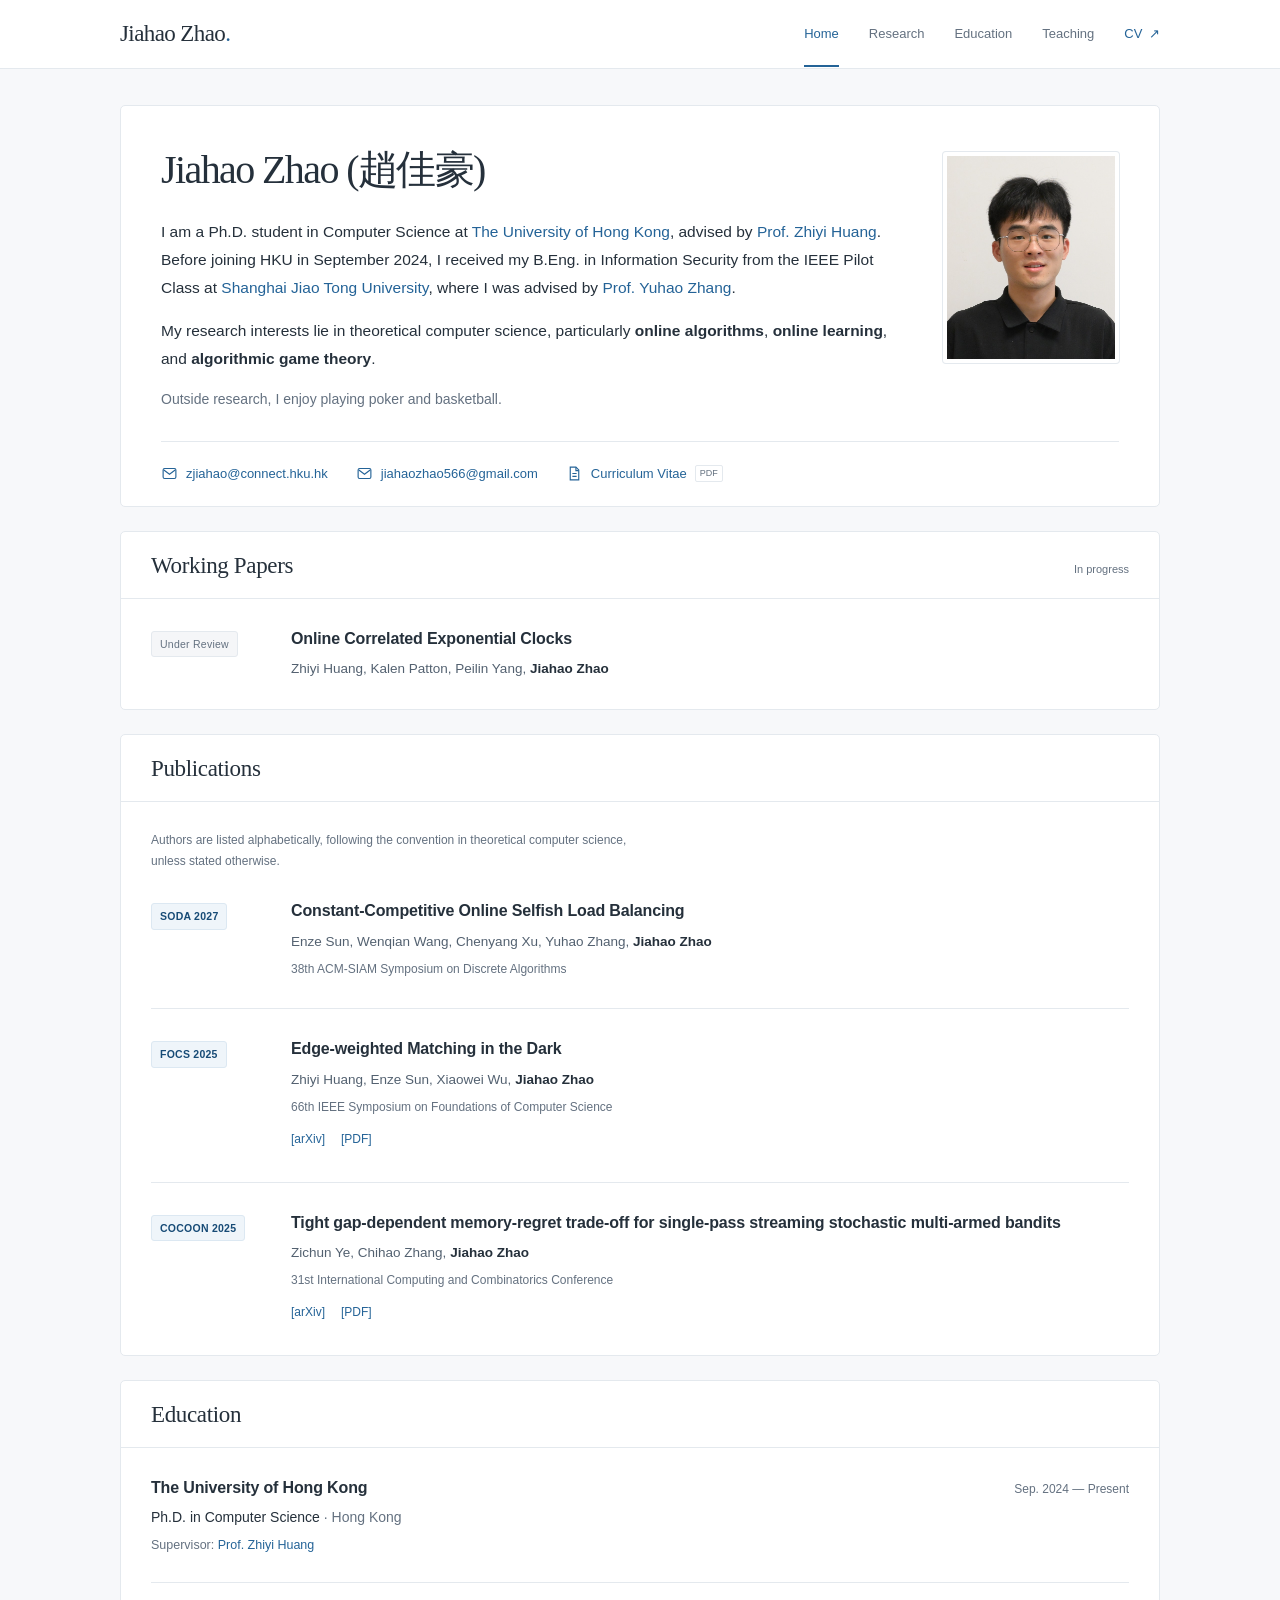
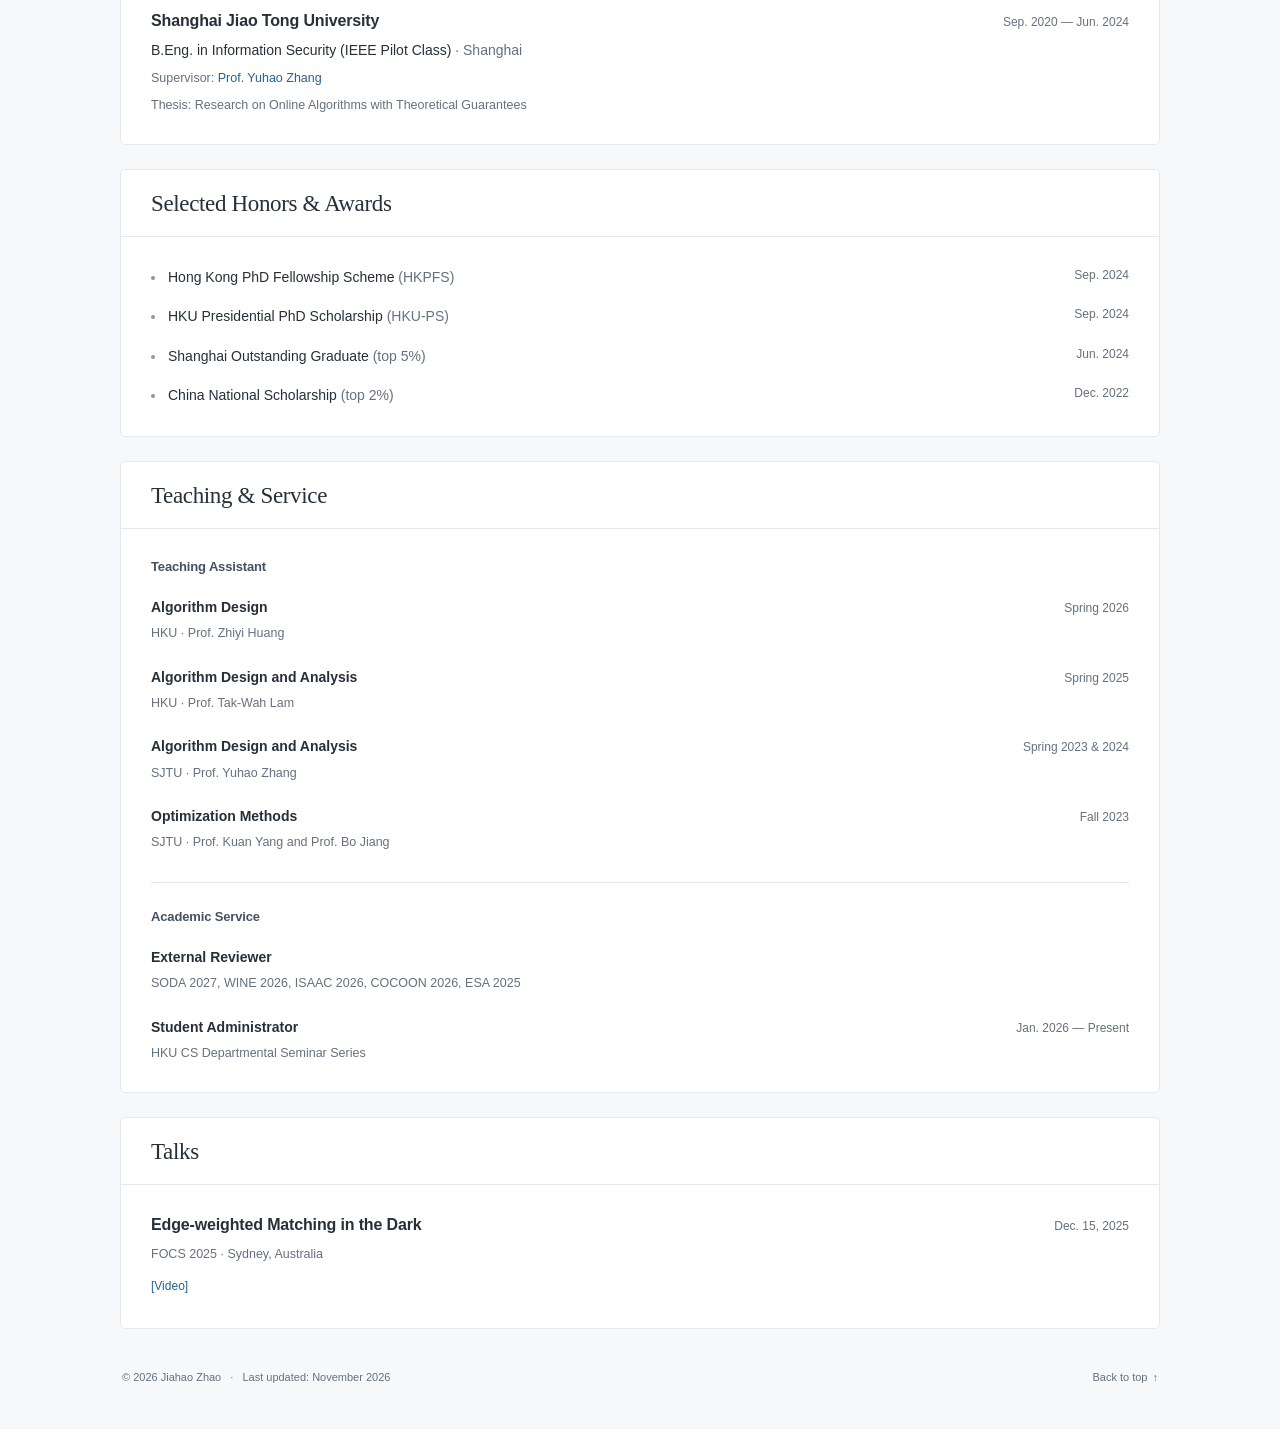
==== index.html @ f884724f "Add files via upload" ====
<!doctype html>
<html lang="en">
<head>
  <meta charset="utf-8">
  <meta name="viewport" content="width=device-width, initial-scale=1">
  <!-- 修改浏览器标题和搜索引擎简介。 -->
  <title>Jiahao Zhao | The University of Hong Kong</title>
  <meta name="description" content="Jiahao Zhao is a Ph.D. student at The University of Hong Kong, working on online algorithms, online learning, and algorithmic game theory.">
  <meta name="theme-color" content="#f7f8fa">
  <meta property="og:title" content="Jiahao Zhao | Academic Homepage">
  <meta property="og:description" content="Ph.D. student at HKU. Research in online algorithms, online learning, and algorithmic game theory.">
  <meta property="og:type" content="website">
  <link rel="icon" type="image/svg+xml" href="assets/favicon.svg">
  <link rel="stylesheet" href="assets/style.css">
  <script src="assets/main.js" defer></script>
</head>
<body>
  <a class="skip-link" href="#main">Skip to content</a>

  <header class="site-header">
    <nav class="nav-inner" aria-label="Main navigation">
      <a class="brand" href="#home">Jiahao Zhao<span class="brand-dot" aria-hidden="true">.</span></a>
      <div class="nav-links">
        <a href="#home" aria-current="location">Home</a>
        <a href="#research">Research</a>
        <a href="#education">Education</a>
        <a href="#teaching">Teaching</a>
        <a class="nav-cv" href="assets/Jiahao_Zhao_CV.pdf" target="_blank" rel="noopener">CV <span aria-hidden="true">↗</span><span class="sr-only"> (PDF, opens in a new tab)</span></a>
      </div>
    </nav>
  </header>

  <main id="main" class="page-shell">
    <!-- 01 / 个人简介：照片、名字、简介和联系方式在这里修改。 -->
    <section id="home" class="panel profile" aria-labelledby="profile-title">
      <div class="profile-grid">
        <div class="profile-copy">
          <div class="profile-heading">
            <h1 id="profile-title">Jiahao Zhao (趙佳豪)</h1>
          </div>

          <div class="biography">
            <p>I am a Ph.D. student in Computer Science at <a href="https://www.hku.hk/">The University of Hong Kong</a>, advised by <a href="https://i.cs.hku.hk/~zhiyi/">Prof. Zhiyi Huang</a>. Before joining HKU in September 2024, I received my B.Eng. in Information Security from the IEEE Pilot Class at <a href="https://en.sjtu.edu.cn/">Shanghai Jiao Tong University</a>, where I was advised by <a href="http://www.zyhwtc.com/">Prof. Yuhao Zhang</a>.</p>
            <p>My research interests lie in theoretical computer science, particularly <strong>online algorithms</strong>, <strong>online learning</strong>, and <strong>algorithmic game theory</strong>.</p>
            <p class="personal-note">Outside research, I enjoy playing poker and basketball.</p>
          </div>
        </div>

        <figure class="portrait">
          <span class="portrait-crop">
            <img src="assets/profile.JPG" alt="Jiahao Zhao" width="2048" height="1365">
          </span>
        </figure>
      </div>

      <div class="profile-contact">
        <a class="contact-link" href="mailto:zjiahao@connect.hku.hk"><svg viewBox="0 0 24 24" fill="none" stroke="currentColor" stroke-width="1.6" aria-hidden="true"><rect x="3" y="5" width="18" height="14" rx="2"/><path d="m4 7 8 6 8-6"/></svg>zjiahao@connect.hku.hk</a>
        <a class="contact-link" href="mailto:jiahaozhao566@gmail.com"><svg viewBox="0 0 24 24" fill="none" stroke="currentColor" stroke-width="1.6" aria-hidden="true"><rect x="3" y="5" width="18" height="14" rx="2"/><path d="m4 7 8 6 8-6"/></svg>jiahaozhao566@gmail.com</a>
        <a class="contact-link" href="assets/Jiahao_Zhao_CV.pdf" target="_blank" rel="noopener"><svg viewBox="0 0 24 24" fill="none" stroke="currentColor" stroke-width="1.6" aria-hidden="true"><path d="M7 3h7l4 4v14H6V3h1Z"/><path d="M14 3v5h4M9 12h6M9 16h6"/></svg>Curriculum Vitae <span class="file-label">PDF</span><span class="sr-only"> (opens in a new tab)</span></a>
        <!-- 有真实个人主页后再取消注释并替换链接；不要把示例地址直接上线。
        <a class="contact-link" href="YOUR_GOOGLE_SCHOLAR_URL">Google Scholar</a>
        <a class="contact-link" href="YOUR_GITHUB_PROFILE_URL">GitHub</a>
        <a class="contact-link" href="YOUR_LINKEDIN_PROFILE_URL">LinkedIn</a>
        -->
      </div>
    </section>

    <!-- 02 / 研究：复制一个 article.paper 即可增加一篇论文。 -->
    <div id="research" class="research-group">
      <section class="panel" aria-labelledby="working-title">
        <div class="section-header"><h2 id="working-title">Working Papers</h2><span class="section-note">In progress</span></div>
        <div class="section-body">
          <article class="paper working-paper">
            <div class="paper-marker"><span class="venue venue-working">Under Review</span></div>
            <div class="paper-content">
              <h3>Online Correlated Exponential Clocks</h3>
              <p class="authors">Zhiyi Huang, Kalen Patton, Peilin Yang, <strong>Jiahao Zhao</strong></p>
              <!-- 有公开版本后，在这里添加 arXiv / PDF 链接。 -->
            </div>
          </article>
        </div>
      </section>

      <section id="publications" class="panel" aria-labelledby="publications-title">
        <div class="section-header"><h2 id="publications-title">Publications</h2></div>
        <div class="section-body">
          <p class="publication-note">Authors are listed alphabetically, following the convention in theoretical computer science, unless stated otherwise.</p>
          <div class="paper-list">
            <article class="paper">
              <div class="paper-marker"><span class="venue">SODA 2027</div>
              <div class="paper-content">
                <h3>Constant-Competitive Online Selfish Load Balancing</h3>
                <p class="authors">Enze Sun, Wenqian Wang, Chenyang Xu, Yuhao Zhang, <strong>Jiahao Zhao</strong></p>
                <p class="venue-name">38th ACM-SIAM Symposium on Discrete Algorithms</p>
                <!-- 简历中未提供公开链接；可在有正式地址后添加。 -->
              </div>
            </article>

            <article class="paper">
              <div class="paper-marker"><span class="venue">FOCS 2025</span></div>
              <div class="paper-content">
                <h3><a href="https://arxiv.org/abs/2507.19366">Edge-weighted Matching in the Dark</a></h3>
                <p class="authors">Zhiyi Huang, Enze Sun, Xiaowei Wu, <strong>Jiahao Zhao</strong></p>
                <p class="venue-name">66th IEEE Symposium on Foundations of Computer Science</p>
                <div class="paper-links"><a href="https://arxiv.org/abs/2507.19366">[arXiv]</a><a href="https://arxiv.org/pdf/2507.19366">[PDF]</a></div>
              </div>
            </article>

            <article class="paper">
              <div class="paper-marker"><span class="venue">COCOON 2025</span></div>
              <div class="paper-content">
                <h3><a href="https://arxiv.org/abs/2503.02428">Tight gap-dependent memory-regret trade-off for single-pass streaming stochastic multi-armed bandits</a></h3>
                <p class="authors">Zichun Ye, Chihao Zhang, <strong>Jiahao Zhao</strong></p>
                <p class="venue-name">31st International Computing and Combinatorics Conference</p>
                <div class="paper-links"><a href="https://arxiv.org/abs/2503.02428">[arXiv]</a><a href="https://arxiv.org/pdf/2503.02428">[PDF]</a></div>
              </div>
            </article>
          </div>
        </div>
      </section>
    </div>

    <!-- 03 / 教育经历 -->
    <section id="education" class="panel" aria-labelledby="education-title">
      <div class="section-header"><h2 id="education-title">Education</h2></div>
      <div class="section-body education-list">
        <article class="education-entry">
          <div><h3>The University of Hong Kong</h3><p>Ph.D. in Computer Science <span class="text-muted">· Hong Kong</span></p><p class="detail">Supervisor: <a href="https://i.cs.hku.hk/~zhiyi/">Prof. Zhiyi Huang</a></p></div>
          <p class="date">Sep. 2024 — Present</p>
        </article>
        <article class="education-entry">
          <div><h3>Shanghai Jiao Tong University</h3><p>B.Eng. in Information Security (IEEE Pilot Class) <span class="text-muted">· Shanghai</span></p><p class="detail">Supervisor: <a href="http://www.zyhwtc.com/">Prof. Yuhao Zhang</a></p><p class="detail">Thesis: Research on Online Algorithms with Theoretical Guarantees</p></div>
          <p class="date">Sep. 2020 — Jun. 2024</p>
        </article>
      </div>
    </section>

    <!-- 04 / 荣誉奖励 -->
    <section id="awards" class="panel" aria-labelledby="awards-title">
      <div class="section-header"><h2 id="awards-title">Selected Honors &amp; Awards</h2></div>
      <div class="section-body">
        <ul class="award-list">
          <li><span>Hong Kong PhD Fellowship Scheme <span class="text-muted">(HKPFS)</span></span><time datetime="2024-09">Sep. 2024</time></li>
          <li><span>HKU Presidential PhD Scholarship <span class="text-muted">(HKU-PS)</span></span><time datetime="2024-09">Sep. 2024</time></li>
          <li><span>Shanghai Outstanding Graduate <span class="text-muted">(top 5%)</span></span><time datetime="2024-06">Jun. 2024</time></li>
          <li><span>China National Scholarship <span class="text-muted">(top 2%)</span></span><time datetime="2022-12">Dec. 2022</time></li>
        </ul>
      </div>
    </section>

    <!-- 05 / 教学与服务 -->
    <section id="teaching" class="panel" aria-labelledby="teaching-title">
      <div class="section-header"><h2 id="teaching-title">Teaching &amp; Service</h2></div>
      <div class="section-body teaching-body">
        <h3 class="subheading">Teaching Assistant</h3>
        <ul class="teaching-list">
          <li><div><strong>Algorithm Design</strong><p>HKU · Prof. Zhiyi Huang</p></div><span class="date">Spring 2026</span></li>
          <li><div><strong>Algorithm Design and Analysis</strong><p>HKU · Prof. Tak-Wah Lam</p></div><span class="date">Spring 2025</span></li>
          <li><div><strong>Algorithm Design and Analysis</strong><p>SJTU · Prof. Yuhao Zhang</p></div><span class="date">Spring 2023 &amp; 2024</span></li>
          <li><div><strong>Optimization Methods</strong><p>SJTU · Prof. Kuan Yang and Prof. Bo Jiang</p></div><span class="date">Fall 2023</span></li>
        </ul>
        <div class="academic-service">
          <h3 class="subheading">Academic Service</h3>
          <ul class="teaching-list">
            <li><div><strong>External Reviewer</strong><p>SODA 2027, WINE 2026, ISAAC 2026, COCOON 2026, ESA 2025</p></div></li>
            <li><div><strong>Student Administrator</strong><p>HKU CS Departmental Seminar Series</p></div><span class="date">Jan. 2026 — Present</span></li>
          </ul>
        </div>
      </div>
    </section>

    <!-- 06 / 报告 -->
    <section id="talks" class="panel" aria-labelledby="talks-title">
      <div class="section-header"><h2 id="talks-title">Talks</h2></div>
      <div class="section-body talk-row"><div><h3>Edge-weighted Matching in the Dark</h3><p class="detail">FOCS 2025 · Sydney, Australia</p><div class="paper-links"><a href="https://www.youtube.com/watch?v=mAseHou6TGU">[Video]</a></div></div><time class="date" datetime="2025-12-15">Dec. 15, 2025</time></div>
    </section>

    <footer class="site-footer"><p>© 2026 Jiahao Zhao <span aria-hidden="true">·</span> Last updated: November 2026</p><a href="#home">Back to top <span aria-hidden="true">↑</span></a></footer>
  </main>
</body>
</html>
---- assets/style.css ----
/* 颜色、字体和页面宽度统一在这里调整；不依赖外部字体。 */
:root {
  --background: #f7f8fa;
  --surface: #fff;
  --text: #25303b;
  --muted: #647180;
  --accent: #246397;
  --accent-dark: #174b76;
  --accent-soft: #eff5fa;
  --line: #e4e9ee;
  --max-width: 1040px;
  --anchor-offset: 100px;
  --font-serif: Georgia, "Times New Roman", serif;
}
* { box-sizing: border-box; }
html { scroll-behavior: smooth; scroll-padding-top: var(--anchor-offset); }
body { margin: 0; background: var(--background); color: var(--text); font: 15.5px/1.8 -apple-system, BlinkMacSystemFont, "Segoe UI", Arial, sans-serif; -webkit-font-smoothing: antialiased; }
a { color: var(--accent); text-decoration: none; text-underline-offset: 4px; }
a:hover { color: var(--accent-dark); text-decoration: underline; }
a:focus-visible { outline: 2px solid var(--accent); outline-offset: 5px; border-radius: 2px; }
p, h1, h2, h3, figure { margin: 0; }
strong { font-weight: 600; }
.sr-only { position: absolute; width: 1px; height: 1px; padding: 0; margin: -1px; overflow: hidden; clip: rect(0, 0, 0, 0); white-space: nowrap; border: 0; }
.skip-link { position: fixed; left: 16px; top: -80px; z-index: 20; padding: 10px 18px; background: var(--surface); border: 1px solid var(--accent); }
.skip-link:focus { top: 12px; }

/* 顶部导航 */
.site-header { position: sticky; top: 0; z-index: 10; background: var(--surface); border-bottom: 1px solid var(--line); }
.nav-inner { width: calc(100% - 64px); max-width: var(--max-width); min-height: 68px; margin: 0 auto; display: flex; align-items: center; justify-content: space-between; gap: 24px; }
.brand { color: var(--text); font-family: var(--font-serif); font-size: 23px; letter-spacing: -.6px; white-space: nowrap; }
.brand:hover { color: var(--accent); text-decoration: none; }
.brand-dot { color: var(--accent); }
.nav-links { display: flex; align-items: center; gap: 30px; }
.nav-links a { padding: 21px 0 19px; border-bottom: 2px solid transparent; color: var(--muted); font-size: 13px; white-space: nowrap; }
.nav-links a:hover, .nav-links a[aria-current] { color: var(--accent); text-decoration: none; border-bottom-color: var(--accent); }
.nav-links .nav-cv { color: var(--accent); }
.nav-cv > span[aria-hidden] { margin-left: 3px; }
.page-shell { width: calc(100% - 64px); max-width: var(--max-width); margin: 36px auto 0; }
.panel { margin-bottom: 24px; background: var(--surface); border: 1px solid var(--line); border-radius: 5px; }

/* 简介和原图裁切 */
.profile { padding: 42px 40px 0; }
.profile-grid { display: grid; grid-template-columns: minmax(0, 1fr) 176px; align-items: start; gap: 44px; }
h1 { font: 400 40px/1.1 var(--font-serif); letter-spacing: -1.6px; }
.biography { margin-top: 26px; }
.biography p + p { margin-top: 15px; }
.biography strong { font-weight: 600; }
.biography .personal-note { color: var(--muted); font-size: 14px; }
.portrait { width: 100%; margin-top: 4px; }
.portrait-crop { display: block; position: relative; width: 100%; aspect-ratio: 5 / 6; overflow: hidden; background: #edf1f5; border: 4px solid white; border-radius: 3px; box-shadow: 0 0 0 1px var(--line); }
/* 原图 2048 × 1365：从 (670, 144) 裁出 670 × 804 的头肩区域。 */
.portrait-crop img { display: block; position: absolute; left: -100%; top: calc(-100% * 144 / 804); width: calc(100% * 2048 / 670); height: auto; max-width: none; }
.profile-contact { display: flex; flex-wrap: wrap; align-items: center; gap: 10px 28px; margin-top: 28px; padding: 18px 0; border-top: 1px solid var(--line); }
.contact-link { display: inline-flex; align-items: center; gap: 8px; min-height: 28px; font-size: 13px; overflow-wrap: anywhere; }
.contact-link svg { width: 17px; height: 17px; flex-shrink: 0; }
.file-label { padding: 1px 4px; border: 1px solid var(--line); border-radius: 2px; color: var(--muted); font-size: 9px; line-height: 1.5; }

/* 分区标题与论文 */
.section-header { display: flex; align-items: baseline; justify-content: space-between; gap: 16px; padding: 19px 30px 17px; border-bottom: 1px solid var(--line); }
h2 { font: 400 23px/1.3 var(--font-serif); letter-spacing: -.35px; }
.section-note { color: var(--muted); font-size: 11px; white-space: nowrap; }
.section-body { padding: 28px 30px; }
.publication-note { max-width: 76ch; margin-bottom: 28px; color: var(--muted); font-size: 12px; line-height: 1.7; }
.paper { display: grid; grid-template-columns: 116px minmax(0, 1fr); gap: 24px; }
.paper + .paper { margin-top: 28px; padding-top: 28px; border-top: 1px solid var(--line); }
.paper-marker { padding-top: 2px; }
.paper-status { display: block; margin-top: 5px; color: var(--muted); font-size: 11px; }
.venue { display: inline-block; padding: 3px 8px; border: 1px solid #dce8f2; border-radius: 3px; background: var(--accent-soft); color: var(--accent-dark); font-size: 10.5px; font-weight: 600; letter-spacing: .25px; white-space: nowrap; }
.venue-working { background: #f5f6f8; border-color: var(--line); color: var(--muted); font-weight: 500; }
h3 { font-size: 16px; line-height: 1.55; font-weight: 600; letter-spacing: -.15px; }
.paper h3 a { color: var(--text); }
.paper h3 a:hover { color: var(--accent); }
.authors { margin-top: 7px; color: #536170; font-size: 13.5px; line-height: 1.7; }
.authors strong { color: var(--text); }
.venue-name { margin-top: 5px; color: var(--muted); font-size: 12px; }
.paper-links { display: flex; flex-wrap: wrap; gap: 16px; margin-top: 7px; font-size: 12px; }
.paper-links a { display: inline-flex; align-items: center; min-height: 28px; }

/* 教育、奖项、教学和报告 */
.education-entry { display: flex; justify-content: space-between; gap: 24px; }
.education-entry + .education-entry { margin-top: 26px; padding-top: 26px; border-top: 1px solid var(--line); }
.education-entry p { margin-top: 4px; font-size: 14px; }
.education-entry .detail, .detail { color: var(--muted); font-size: 12.5px; }
.text-muted { color: var(--muted); }
.date, .education-entry .date { flex-shrink: 0; margin-top: 3px; color: var(--muted); font-size: 12px; white-space: nowrap; font-variant-numeric: tabular-nums; }
.award-list { margin: 0; padding: 0; list-style: none; }
.award-list li { display: flex; justify-content: space-between; gap: 24px; padding-left: 17px; position: relative; font-size: 14px; }
.award-list li::before { content: ""; position: absolute; left: 0; top: 11px; width: 4px; height: 4px; border-radius: 50%; background: #8798a8; }
.award-list li + li { margin-top: 14px; }
.award-list time { color: var(--muted); font-size: 12px; white-space: nowrap; font-variant-numeric: tabular-nums; }
.subheading { color: #435262; font-size: 13px; }
.teaching-list { margin: 18px 0 0; padding: 0; list-style: none; }
.teaching-list li { display: flex; justify-content: space-between; gap: 20px; font-size: 14px; }
.teaching-list li + li { margin-top: 20px; }
.teaching-list p { margin-top: 2px; color: var(--muted); font-size: 12.5px; }
.academic-service { margin-top: 28px; padding-top: 24px; border-top: 1px solid var(--line); }
.talk-row { display: flex; justify-content: space-between; gap: 24px; }
.talk-row .detail { margin-top: 5px; }
.site-footer { display: flex; align-items: center; justify-content: space-between; gap: 24px; padding: 8px 2px 36px; color: var(--muted); font-size: 11px; }
.site-footer p span { margin: 0 6px; }
.site-footer a { display: inline-flex; align-items: center; gap: 5px; min-height: 32px; color: var(--muted); white-space: nowrap; }

@media (max-width: 800px) {
  :root { --anchor-offset: 124px; }
  .nav-inner { flex-direction: column; align-items: flex-start; gap: 0; padding-top: 10px; }
  .brand { font-size: 22px; }
  .nav-links { width: 100%; justify-content: space-between; gap: 16px; }
  .nav-links a { padding: 10px 0 12px; font-size: 12px; }
  .page-shell { margin-top: 24px; }
  .profile { padding: 32px 30px 0; }
  .profile-grid { grid-template-columns: minmax(0, 1fr) 124px; gap: 24px 28px; }
  .profile-copy { display: contents; }
  .profile-heading { grid-column: 1; grid-row: 1; align-self: center; }
  .portrait { grid-column: 2; grid-row: 1; margin-top: 0; }
  .biography { grid-column: 1 / -1; grid-row: 2; margin-top: 0; }
  h1 { font-size: 42px; }
  .paper { grid-template-columns: 108px minmax(0, 1fr); gap: 20px; }
  .education-entry, .talk-row { flex-direction: column; align-items: flex-start; gap: 7px; }
  .award-list li { gap: 18px; }
}
@media (max-width: 560px) {
  .nav-inner, .page-shell { width: calc(100% - 32px); }
  .page-shell { margin-top: 20px; }
  .panel { margin-bottom: 18px; }
  body { font-size: 14.5px; line-height: 1.8; }
  .profile { padding: 26px 22px 0; }
  .profile-grid { grid-template-columns: minmax(0, 1fr) 84px; gap: 24px 18px; }
  h1 { font-size: 35px; letter-spacing: -1.1px; }
  .portrait-crop { border-width: 2px; }
  .profile-contact { gap: 6px 20px; margin-top: 22px; padding: 14px 0; }
  .contact-link { min-height: 32px; font-size: 12px; gap: 6px; }
  .section-header { padding: 17px 22px 15px; }
  h2 { font-size: 21px; }
  .section-note { font-size: 10px; }
  .section-body { padding: 23px 22px; }
  .paper { grid-template-columns: minmax(0, 1fr); gap: 11px; }
  .paper + .paper { margin-top: 24px; padding-top: 24px; }
  .paper-marker { display: flex; align-items: center; gap: 10px; padding-top: 0; }
  .paper-status { margin-top: 0; }
  h3 { font-size: 15px; }
  .authors { font-size: 13px; }
  .publication-note { margin-bottom: 24px; font-size: 11.5px; }
  .award-list li, .teaching-list li { flex-direction: column; gap: 3px; }
  .award-list time { font-size: 11.5px; }
  .site-footer { flex-direction: column; align-items: flex-start; gap: 4px; padding-bottom: 24px; font-size: 10.5px; }
}
@media (max-width: 360px) {
  .nav-inner, .page-shell { width: calc(100% - 24px); }
  .nav-links { gap: 8px; }
  .nav-links a { font-size: 11.5px; }
  .profile { padding: 24px 18px 0; }
  .profile-grid { grid-template-columns: minmax(0, 1fr) 68px; gap: 22px 14px; }
  h1 { font-size: 31px; }
  .section-header, .section-body { padding-inline: 18px; }
}
@media (prefers-reduced-motion: reduce) { html { scroll-behavior: auto; } }
@media print {
  body { background: white; font-size: 11px; }
  .site-header, .skip-link, .site-footer a { display: none; }
  .page-shell { width: 100%; max-width: none; margin: 0; }
  .panel { margin-bottom: 12px; break-inside: avoid; }
  .profile { padding: 22px 24px 0; }
  .profile-grid { grid-template-columns: minmax(0, 1fr) 100px; gap: 24px; }
  .profile-copy { display: block; }
  .biography { margin-top: 18px; }
  h1 { font-size: 34px; }
  h2 { font-size: 19px; }
  .section-header { padding: 12px 22px; }
  .section-body { padding: 16px 22px; }
  a { color: inherit; }
}
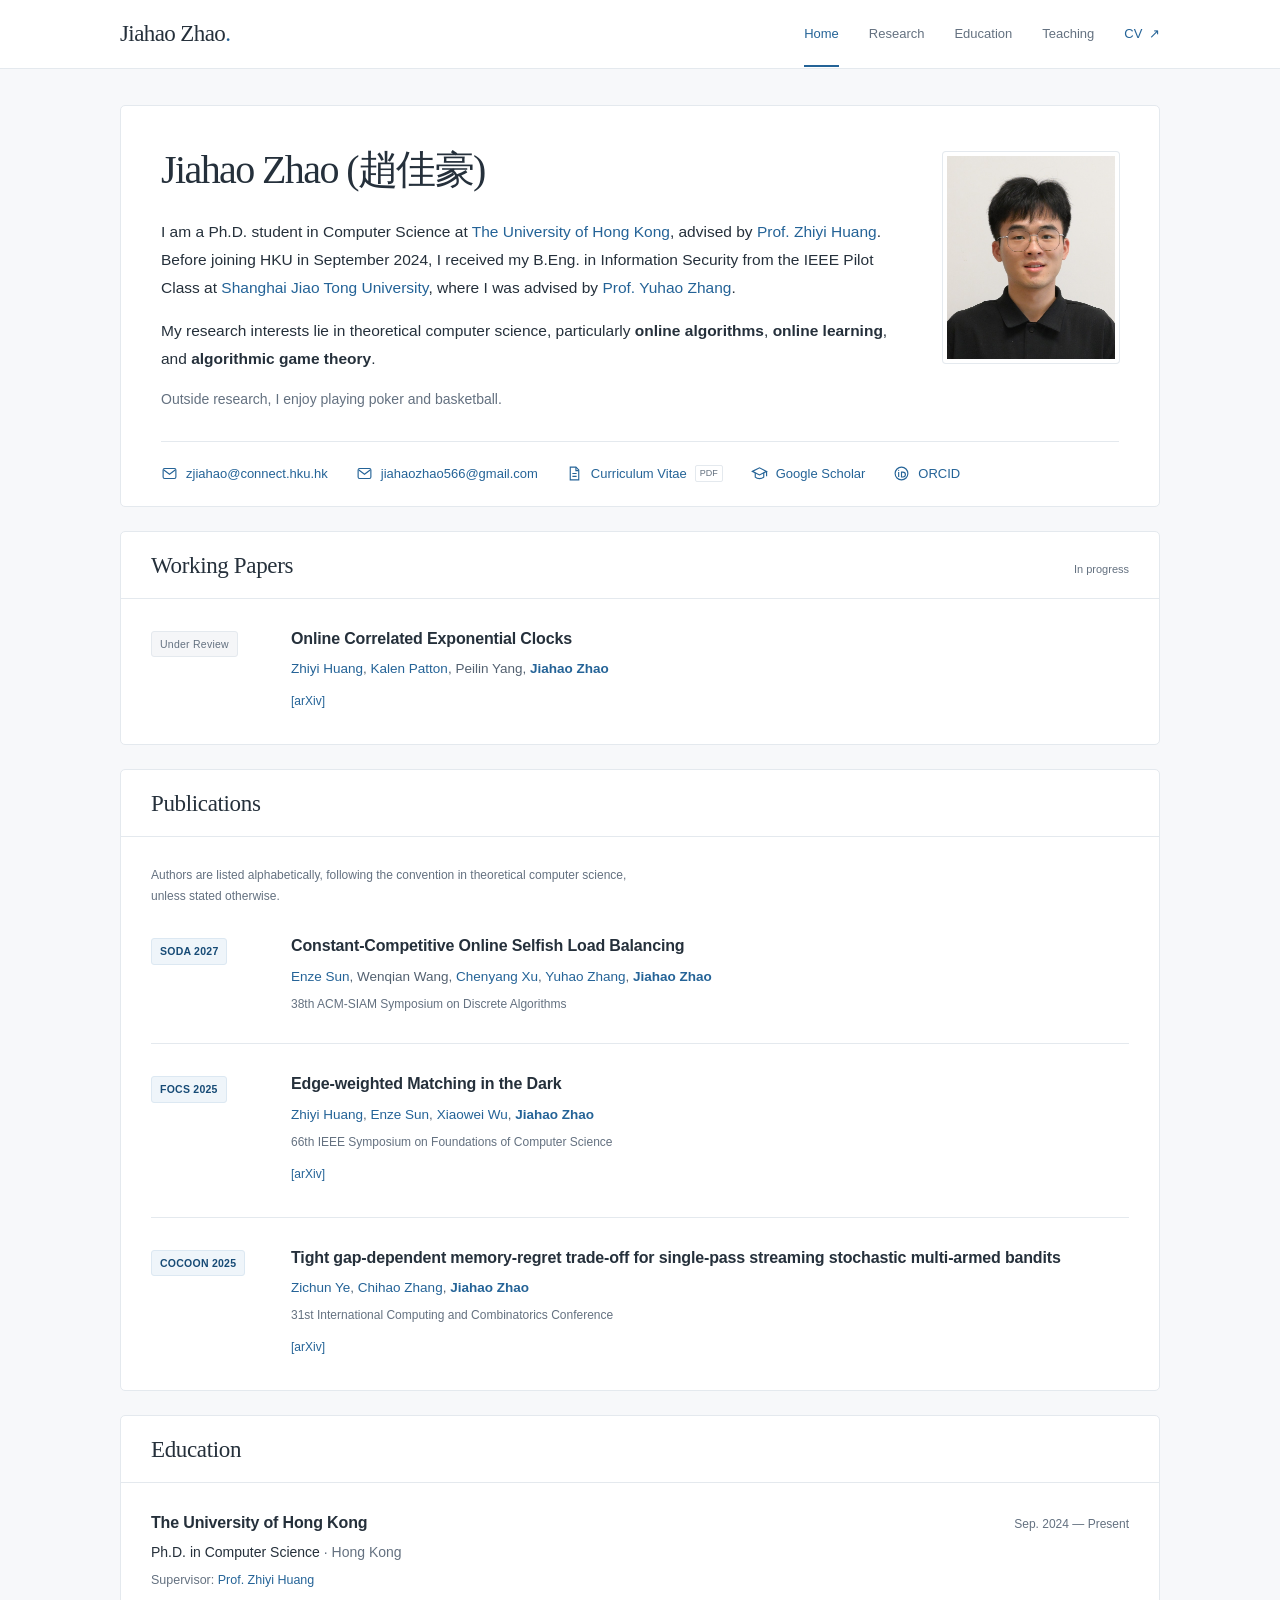
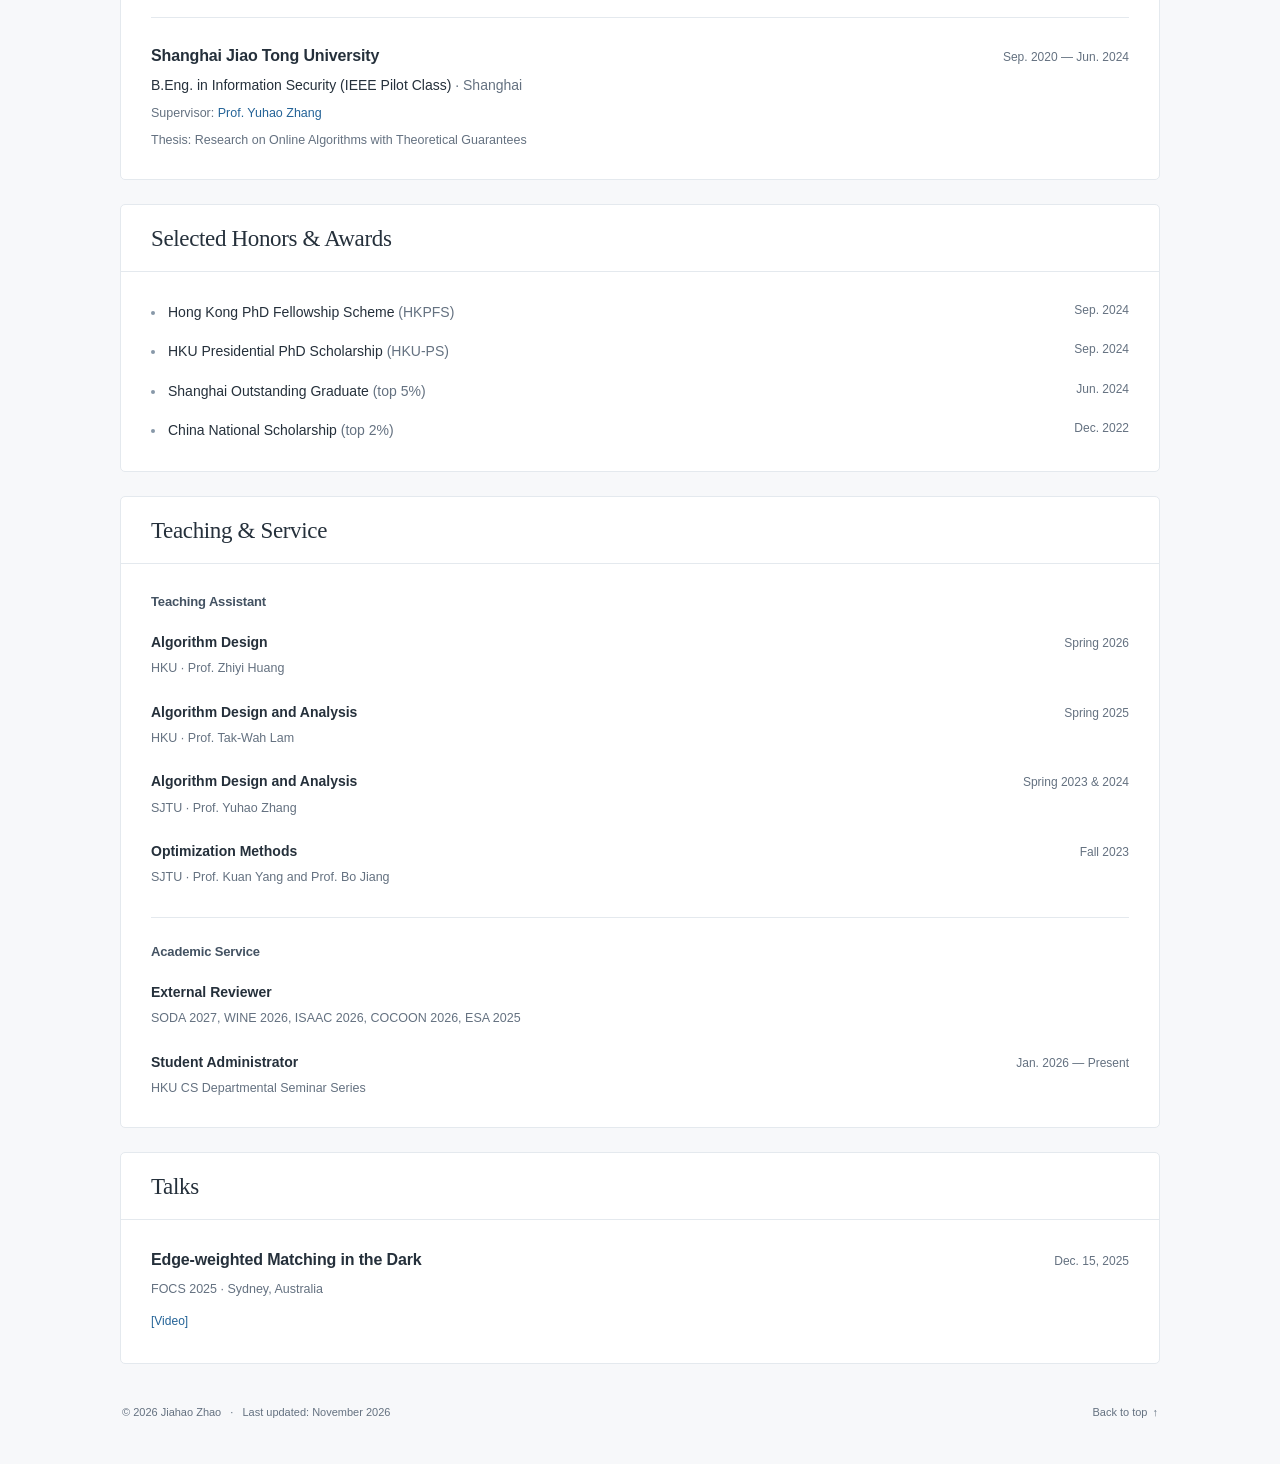
==== commit 6b66bb8e: "Update academic profiles and publication links" ====
--- a/index.html
+++ b/index.html
@@ -57,8 +57,9 @@
         <a class="contact-link" href="mailto:zjiahao@connect.hku.hk"><svg viewBox="0 0 24 24" fill="none" stroke="currentColor" stroke-width="1.6" aria-hidden="true"><rect x="3" y="5" width="18" height="14" rx="2"/><path d="m4 7 8 6 8-6"/></svg>zjiahao@connect.hku.hk</a>
         <a class="contact-link" href="mailto:jiahaozhao566@gmail.com"><svg viewBox="0 0 24 24" fill="none" stroke="currentColor" stroke-width="1.6" aria-hidden="true"><rect x="3" y="5" width="18" height="14" rx="2"/><path d="m4 7 8 6 8-6"/></svg>jiahaozhao566@gmail.com</a>
         <a class="contact-link" href="assets/Jiahao_Zhao_CV.pdf" target="_blank" rel="noopener"><svg viewBox="0 0 24 24" fill="none" stroke="currentColor" stroke-width="1.6" aria-hidden="true"><path d="M7 3h7l4 4v14H6V3h1Z"/><path d="M14 3v5h4M9 12h6M9 16h6"/></svg>Curriculum Vitae <span class="file-label">PDF</span><span class="sr-only"> (opens in a new tab)</span></a>
+        <a class="contact-link" href="https://scholar.google.com/citations?user=4XB2wxwAAAAJ&amp;hl=en" target="_blank" rel="noopener"><svg viewBox="0 0 24 24" fill="none" stroke="currentColor" stroke-width="1.6" aria-hidden="true"><path d="m2 9 10-5 10 5-10 5L2 9Z"/><path d="M6 11v6c3 3 9 3 12 0v-6M22 9v7"/></svg>Google Scholar<span class="sr-only"> (opens in a new tab)</span></a>
+        <a class="contact-link" href="https://orcid.org/0009-0001-2181-0251" target="_blank" rel="noopener"><svg viewBox="0 0 24 24" fill="none" stroke="currentColor" stroke-width="1.6" aria-hidden="true"><circle cx="12" cy="12" r="9"/><circle cx="8" cy="7.5" r=".8" fill="currentColor" stroke="none"/><path d="M8 10v7m4-7v7h2a3.5 3.5 0 0 0 0-7h-2Z"/></svg>ORCID<span class="sr-only"> (opens in a new tab)</span></a>
         <!-- 有真实个人主页后再取消注释并替换链接；不要把示例地址直接上线。
-        <a class="contact-link" href="YOUR_GOOGLE_SCHOLAR_URL">Google Scholar</a>
         <a class="contact-link" href="YOUR_GITHUB_PROFILE_URL">GitHub</a>
         <a class="contact-link" href="YOUR_LINKEDIN_PROFILE_URL">LinkedIn</a>
         -->
@@ -73,9 +74,9 @@
           <article class="paper working-paper">
             <div class="paper-marker"><span class="venue venue-working">Under Review</span></div>
             <div class="paper-content">
-              <h3>Online Correlated Exponential Clocks</h3>
-              <p class="authors">Zhiyi Huang, Kalen Patton, Peilin Yang, <strong>Jiahao Zhao</strong></p>
-              <!-- 有公开版本后，在这里添加 arXiv / PDF 链接。 -->
+              <h3><a href="https://arxiv.org/abs/2611.11133">Online Correlated Exponential Clocks</a></h3>
+              <p class="authors"><a href="https://i.cs.hku.hk/~zhiyi/">Zhiyi Huang</a>, <a href="https://sites.gatech.edu/kpatton33/">Kalen Patton</a>, Peilin Yang, <strong><a href="#home">Jiahao Zhao</a></strong></p>
+              <div class="paper-links"><a href="https://arxiv.org/abs/2611.11133">[arXiv]</a></div>
             </div>
           </article>
         </div>
@@ -90,7 +91,7 @@
               <div class="paper-marker"><span class="venue">SODA 2027</div>
               <div class="paper-content">
                 <h3>Constant-Competitive Online Selfish Load Balancing</h3>
-                <p class="authors">Enze Sun, Wenqian Wang, Chenyang Xu, Yuhao Zhang, <strong>Jiahao Zhao</strong></p>
+                <p class="authors"><a href="https://sun-enze.github.io/enze-sun/">Enze Sun</a>, Wenqian Wang, <a href="https://chenyang-1995.github.io/">Chenyang Xu</a>, <a href="http://www.zyhwtc.com/">Yuhao Zhang</a>, <strong><a href="#home">Jiahao Zhao</a></strong></p>
                 <p class="venue-name">38th ACM-SIAM Symposium on Discrete Algorithms</p>
                 <!-- 简历中未提供公开链接；可在有正式地址后添加。 -->
               </div>
@@ -100,9 +101,9 @@
               <div class="paper-marker"><span class="venue">FOCS 2025</span></div>
               <div class="paper-content">
                 <h3><a href="https://arxiv.org/abs/2507.19366">Edge-weighted Matching in the Dark</a></h3>
-                <p class="authors">Zhiyi Huang, Enze Sun, Xiaowei Wu, <strong>Jiahao Zhao</strong></p>
+                <p class="authors"><a href="https://i.cs.hku.hk/~zhiyi/">Zhiyi Huang</a>, <a href="https://sun-enze.github.io/enze-sun/">Enze Sun</a>, <a href="https://sites.google.com/site/wxw0711/">Xiaowei Wu</a>, <strong><a href="#home">Jiahao Zhao</a></strong></p>
                 <p class="venue-name">66th IEEE Symposium on Foundations of Computer Science</p>
-                <div class="paper-links"><a href="https://arxiv.org/abs/2507.19366">[arXiv]</a><a href="https://arxiv.org/pdf/2507.19366">[PDF]</a></div>
+                <div class="paper-links"><a href="https://arxiv.org/abs/2507.19366">[arXiv]</a></div>
               </div>
             </article>
 
@@ -110,9 +111,9 @@
               <div class="paper-marker"><span class="venue">COCOON 2025</span></div>
               <div class="paper-content">
                 <h3><a href="https://arxiv.org/abs/2503.02428">Tight gap-dependent memory-regret trade-off for single-pass streaming stochastic multi-armed bandits</a></h3>
-                <p class="authors">Zichun Ye, Chihao Zhang, <strong>Jiahao Zhao</strong></p>
+                <p class="authors"><a href="https://alchemistye.github.io/">Zichun Ye</a>, <a href="https://chihaozhang.com/">Chihao Zhang</a>, <strong><a href="#home">Jiahao Zhao</a></strong></p>
                 <p class="venue-name">31st International Computing and Combinatorics Conference</p>
-                <div class="paper-links"><a href="https://arxiv.org/abs/2503.02428">[arXiv]</a><a href="https://arxiv.org/pdf/2503.02428">[PDF]</a></div>
+                <div class="paper-links"><a href="https://arxiv.org/abs/2503.02428">[arXiv]</a></div>
               </div>
             </article>
           </div>
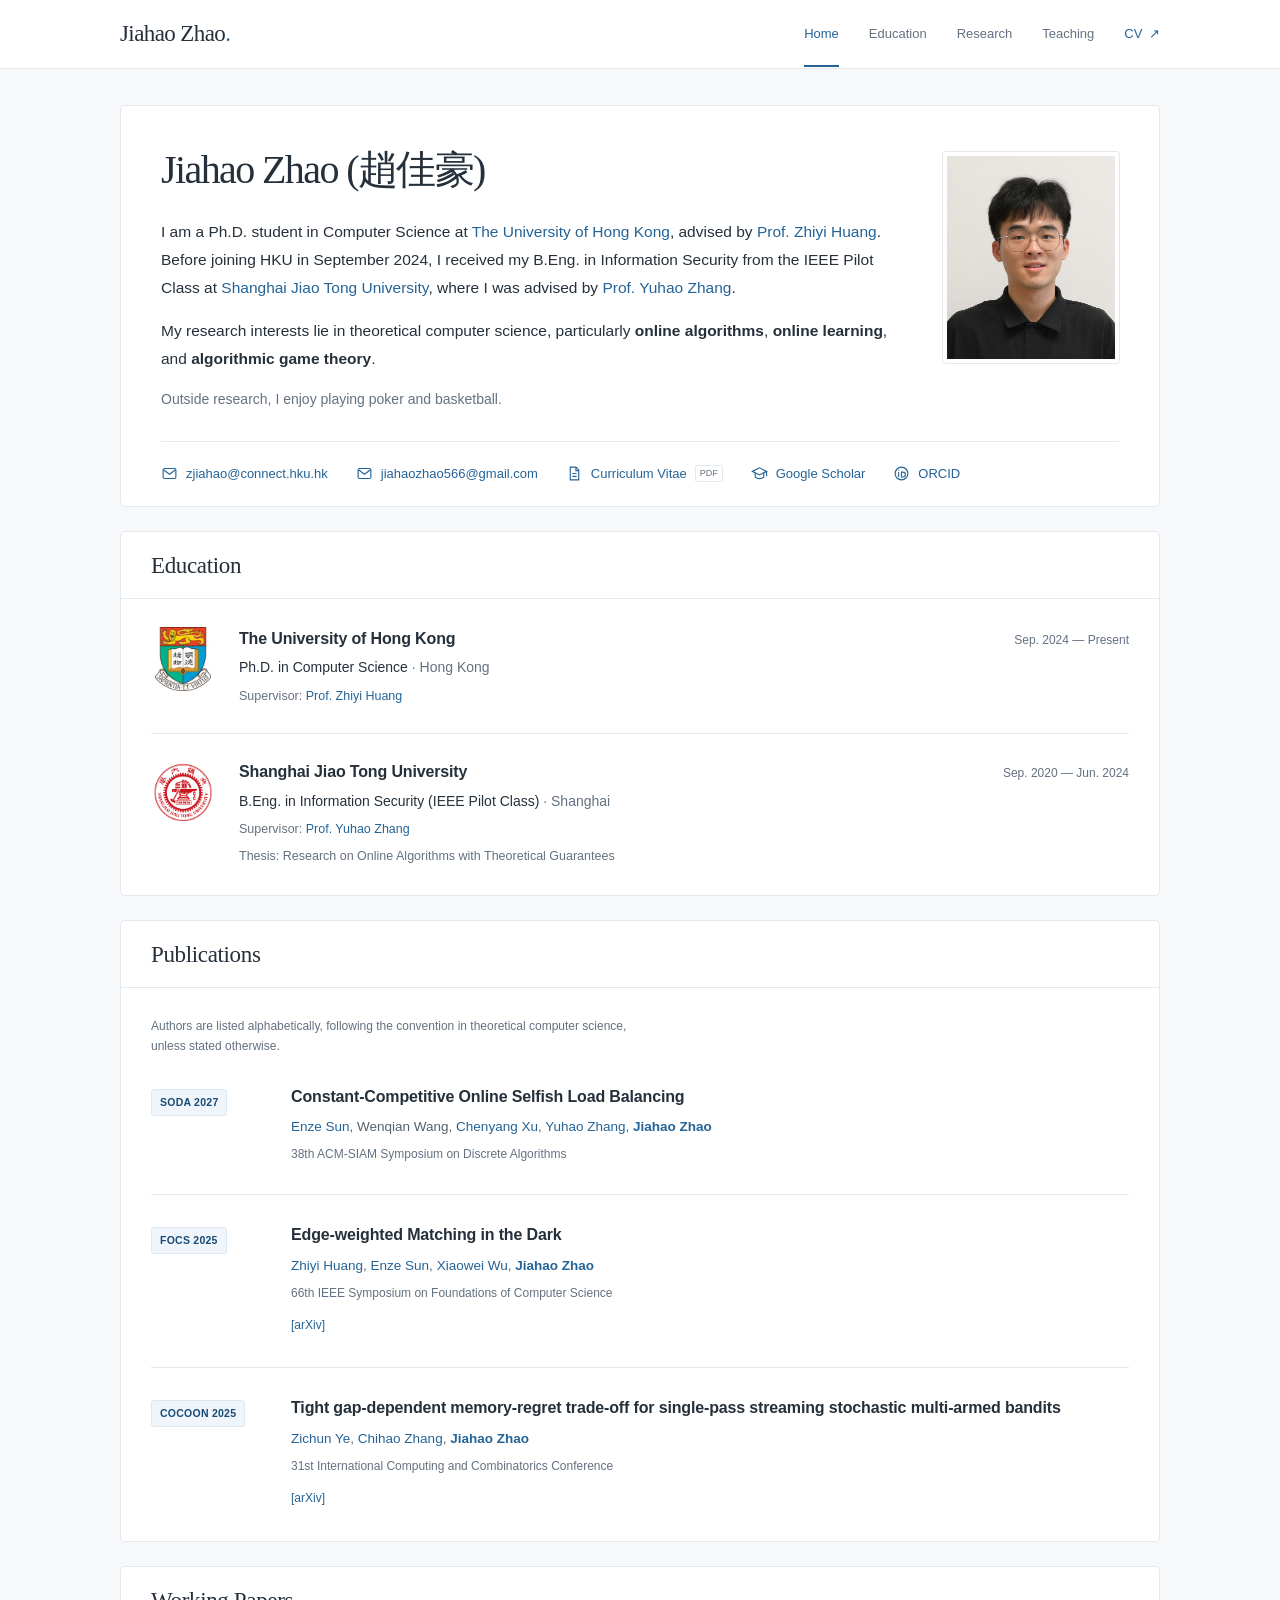
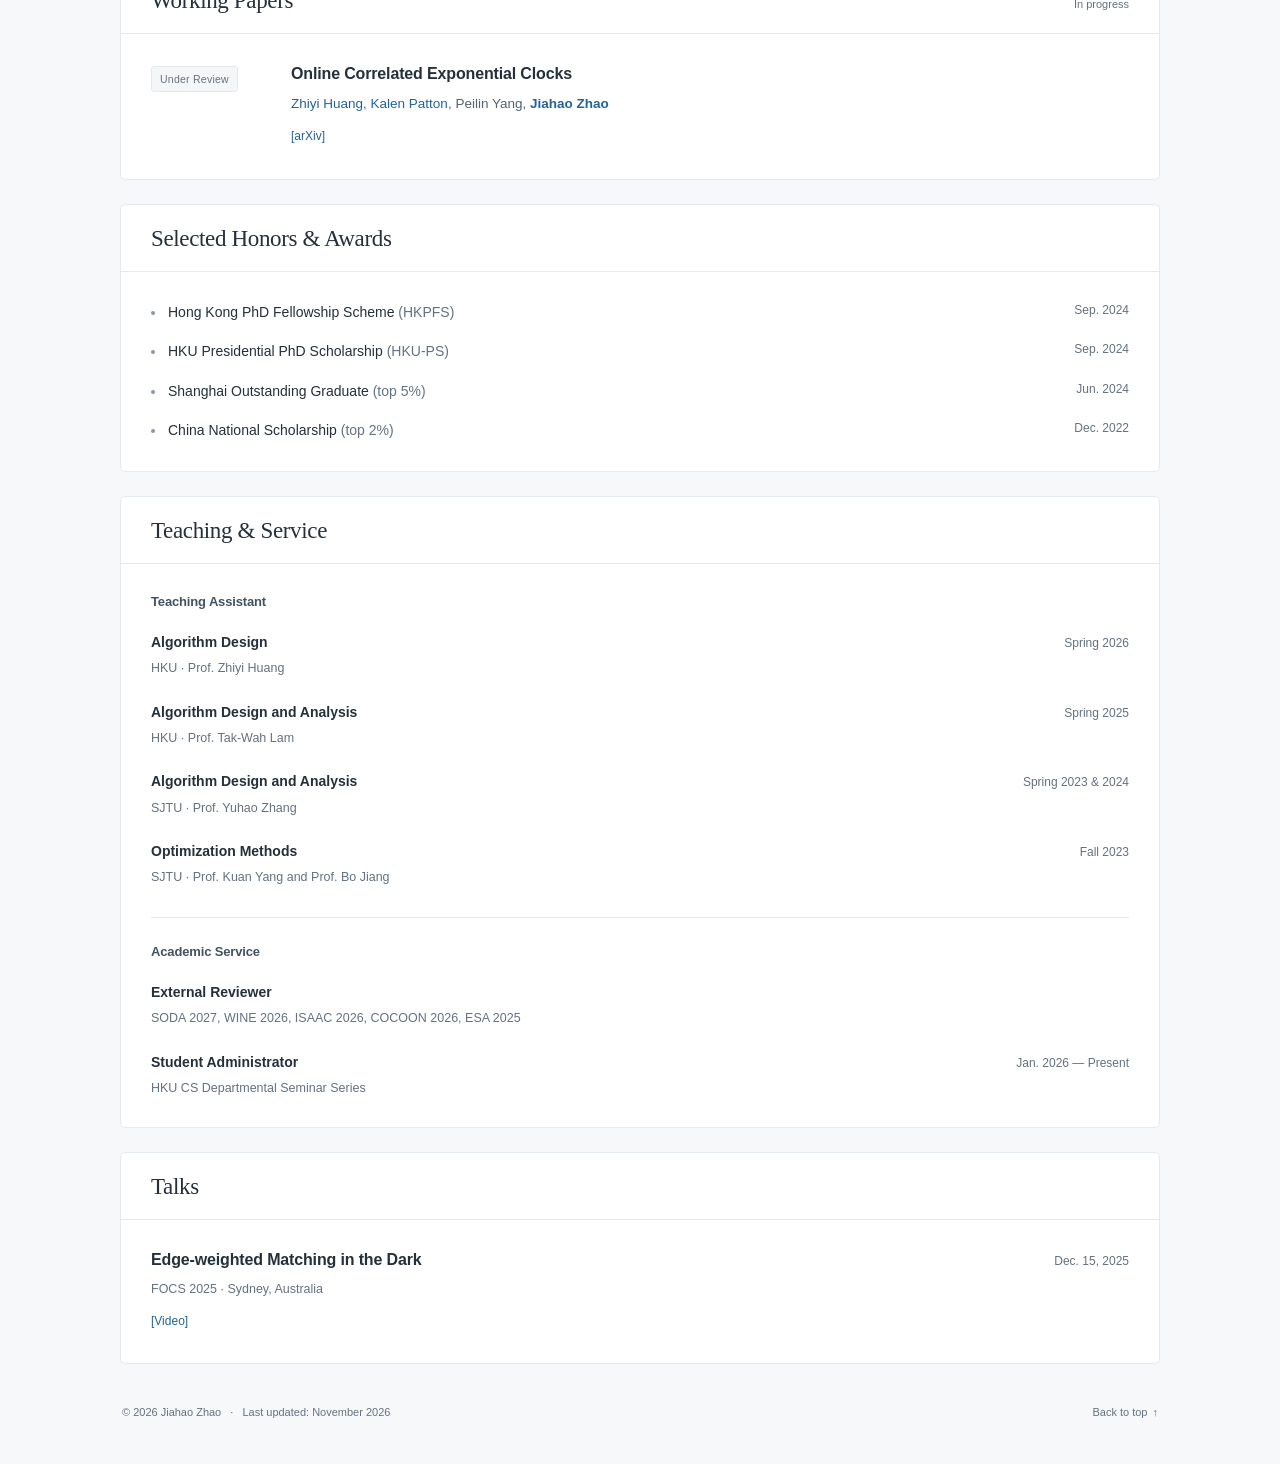
==== commit 1c988378: "Reorder academic sections and add university crests" ====
--- a/index.html
+++ b/index.html
@@ -22,8 +22,8 @@
       <a class="brand" href="#home">Jiahao Zhao<span class="brand-dot" aria-hidden="true">.</span></a>
       <div class="nav-links">
         <a href="#home" aria-current="location">Home</a>
+        <a href="#education">Education</a>
         <a href="#research">Research</a>
-        <a href="#education">Education</a>
         <a href="#teaching">Teaching</a>
         <a class="nav-cv" href="assets/Jiahao_Zhao_CV.pdf" target="_blank" rel="noopener">CV <span aria-hidden="true">↗</span><span class="sr-only"> (PDF, opens in a new tab)</span></a>
       </div>
@@ -66,29 +66,34 @@
       </div>
     </section>
 
-    <!-- 02 / 研究：复制一个 article.paper 即可增加一篇论文。 -->
+    <!-- 02 / 教育经历 -->
+    <section id="education" class="panel" aria-labelledby="education-title">
+      <div class="section-header"><h2 id="education-title">Education</h2></div>
+      <div class="section-body education-list">
+        <article class="education-entry">
+          <!-- 校徽来源：https://www.hku.hk/en/about-hku/university-identity/background -->
+          <img class="education-logo" src="assets/hku-crest.webp" alt="The University of Hong Kong crest" width="64" height="64" loading="lazy" decoding="async">
+          <div class="education-content"><h3>The University of Hong Kong</h3><p>Ph.D. in Computer Science <span class="text-muted">· Hong Kong</span></p><p class="detail">Supervisor: <a href="https://i.cs.hku.hk/~zhiyi/">Prof. Zhiyi Huang</a></p></div>
+          <p class="date">Sep. 2024 — Present</p>
+        </article>
+        <article class="education-entry">
+          <!-- 校徽来源：https://vi.sjtu.edu.cn/index.php/articles/bulletin/13 -->
+          <img class="education-logo" src="assets/sjtu-crest.png" alt="Shanghai Jiao Tong University crest" width="64" height="64" loading="lazy" decoding="async">
+          <div class="education-content"><h3>Shanghai Jiao Tong University</h3><p>B.Eng. in Information Security (IEEE Pilot Class) <span class="text-muted">· Shanghai</span></p><p class="detail">Supervisor: <a href="http://www.zyhwtc.com/">Prof. Yuhao Zhang</a></p><p class="detail">Thesis: Research on Online Algorithms with Theoretical Guarantees</p></div>
+          <p class="date">Sep. 2020 — Jun. 2024</p>
+        </article>
+      </div>
+    </section>
+
+    <!-- 03 / 研究：复制一个 article.paper 即可增加一篇论文。 -->
     <div id="research" class="research-group">
-      <section class="panel" aria-labelledby="working-title">
-        <div class="section-header"><h2 id="working-title">Working Papers</h2><span class="section-note">In progress</span></div>
-        <div class="section-body">
-          <article class="paper working-paper">
-            <div class="paper-marker"><span class="venue venue-working">Under Review</span></div>
-            <div class="paper-content">
-              <h3><a href="https://arxiv.org/abs/2611.11133">Online Correlated Exponential Clocks</a></h3>
-              <p class="authors"><a href="https://i.cs.hku.hk/~zhiyi/">Zhiyi Huang</a>, <a href="https://sites.gatech.edu/kpatton33/">Kalen Patton</a>, Peilin Yang, <strong><a href="#home">Jiahao Zhao</a></strong></p>
-              <div class="paper-links"><a href="https://arxiv.org/abs/2611.11133">[arXiv]</a></div>
-            </div>
-          </article>
-        </div>
-      </section>
-
       <section id="publications" class="panel" aria-labelledby="publications-title">
         <div class="section-header"><h2 id="publications-title">Publications</h2></div>
         <div class="section-body">
           <p class="publication-note">Authors are listed alphabetically, following the convention in theoretical computer science, unless stated otherwise.</p>
           <div class="paper-list">
             <article class="paper">
-              <div class="paper-marker"><span class="venue">SODA 2027</div>
+              <div class="paper-marker"><span class="venue">SODA 2027</span></div>
               <div class="paper-content">
                 <h3>Constant-Competitive Online Selfish Load Balancing</h3>
                 <p class="authors"><a href="https://sun-enze.github.io/enze-sun/">Enze Sun</a>, Wenqian Wang, <a href="https://chenyang-1995.github.io/">Chenyang Xu</a>, <a href="http://www.zyhwtc.com/">Yuhao Zhang</a>, <strong><a href="#home">Jiahao Zhao</a></strong></p>
@@ -119,22 +124,21 @@
           </div>
         </div>
       </section>
+
+      <section class="panel" aria-labelledby="working-title">
+        <div class="section-header"><h2 id="working-title">Working Papers</h2><span class="section-note">In progress</span></div>
+        <div class="section-body">
+          <article class="paper working-paper">
+            <div class="paper-marker"><span class="venue venue-working">Under Review</span></div>
+            <div class="paper-content">
+              <h3><a href="https://arxiv.org/abs/2611.11133">Online Correlated Exponential Clocks</a></h3>
+              <p class="authors"><a href="https://i.cs.hku.hk/~zhiyi/">Zhiyi Huang</a>, <a href="https://sites.gatech.edu/kpatton33/">Kalen Patton</a>, Peilin Yang, <strong><a href="#home">Jiahao Zhao</a></strong></p>
+              <div class="paper-links"><a href="https://arxiv.org/abs/2611.11133">[arXiv]</a></div>
+            </div>
+          </article>
+        </div>
+      </section>
     </div>
-
-    <!-- 03 / 教育经历 -->
-    <section id="education" class="panel" aria-labelledby="education-title">
-      <div class="section-header"><h2 id="education-title">Education</h2></div>
-      <div class="section-body education-list">
-        <article class="education-entry">
-          <div><h3>The University of Hong Kong</h3><p>Ph.D. in Computer Science <span class="text-muted">· Hong Kong</span></p><p class="detail">Supervisor: <a href="https://i.cs.hku.hk/~zhiyi/">Prof. Zhiyi Huang</a></p></div>
-          <p class="date">Sep. 2024 — Present</p>
-        </article>
-        <article class="education-entry">
-          <div><h3>Shanghai Jiao Tong University</h3><p>B.Eng. in Information Security (IEEE Pilot Class) <span class="text-muted">· Shanghai</span></p><p class="detail">Supervisor: <a href="http://www.zyhwtc.com/">Prof. Yuhao Zhang</a></p><p class="detail">Thesis: Research on Online Algorithms with Theoretical Guarantees</p></div>
-          <p class="date">Sep. 2020 — Jun. 2024</p>
-        </article>
-      </div>
-    </section>
 
     <!-- 04 / 荣誉奖励 -->
     <section id="awards" class="panel" aria-labelledby="awards-title">
--- a/assets/style.css
+++ b/assets/style.css
@@ -77,7 +77,9 @@
 .paper-links a { display: inline-flex; align-items: center; min-height: 28px; }
 
 /* 教育、奖项、教学和报告 */
-.education-entry { display: flex; justify-content: space-between; gap: 24px; }
+.education-entry { display: grid; grid-template-columns: 64px minmax(0, 1fr) auto; align-items: start; gap: 24px; }
+.education-logo { display: block; width: 64px; height: 64px; object-fit: contain; }
+.education-content { min-width: 0; }
 .education-entry + .education-entry { margin-top: 26px; padding-top: 26px; border-top: 1px solid var(--line); }
 .education-entry p { margin-top: 4px; font-size: 14px; }
 .education-entry .detail, .detail { color: var(--muted); font-size: 12.5px; }
@@ -115,7 +117,10 @@
   .biography { grid-column: 1 / -1; grid-row: 2; margin-top: 0; }
   h1 { font-size: 42px; }
   .paper { grid-template-columns: 108px minmax(0, 1fr); gap: 20px; }
-  .education-entry, .talk-row { flex-direction: column; align-items: flex-start; gap: 7px; }
+  .education-entry { grid-template-columns: 64px minmax(0, 1fr); gap: 7px 20px; }
+  .education-logo { grid-row: 1 / 3; }
+  .education-entry .date { grid-column: 2; }
+  .talk-row { flex-direction: column; align-items: flex-start; gap: 7px; }
   .award-list li { gap: 18px; }
 }
 @media (max-width: 560px) {
@@ -140,6 +145,8 @@
   h3 { font-size: 15px; }
   .authors { font-size: 13px; }
   .publication-note { margin-bottom: 24px; font-size: 11.5px; }
+  .education-entry { grid-template-columns: 52px minmax(0, 1fr); column-gap: 14px; }
+  .education-logo { width: 52px; height: 52px; }
   .award-list li, .teaching-list li { flex-direction: column; gap: 3px; }
   .award-list time { font-size: 11.5px; }
   .site-footer { flex-direction: column; align-items: flex-start; gap: 4px; padding-bottom: 24px; font-size: 10.5px; }
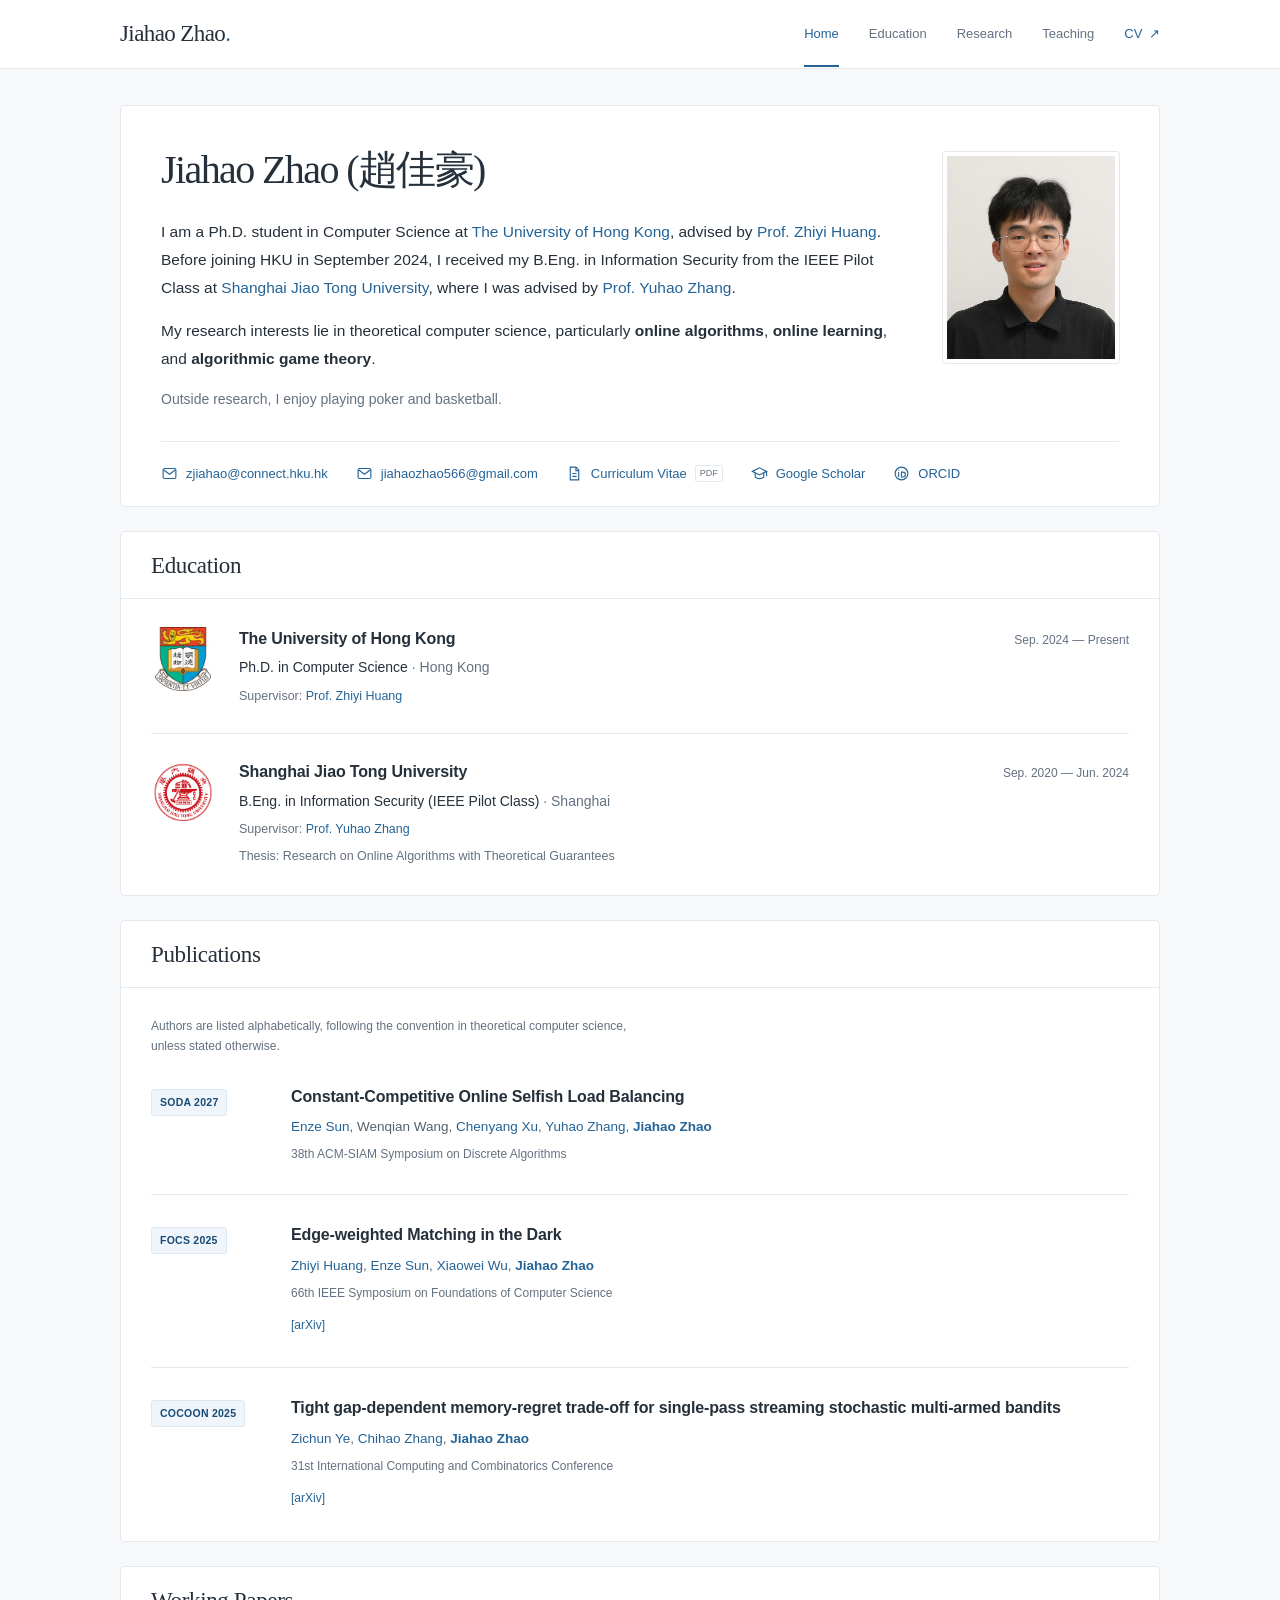
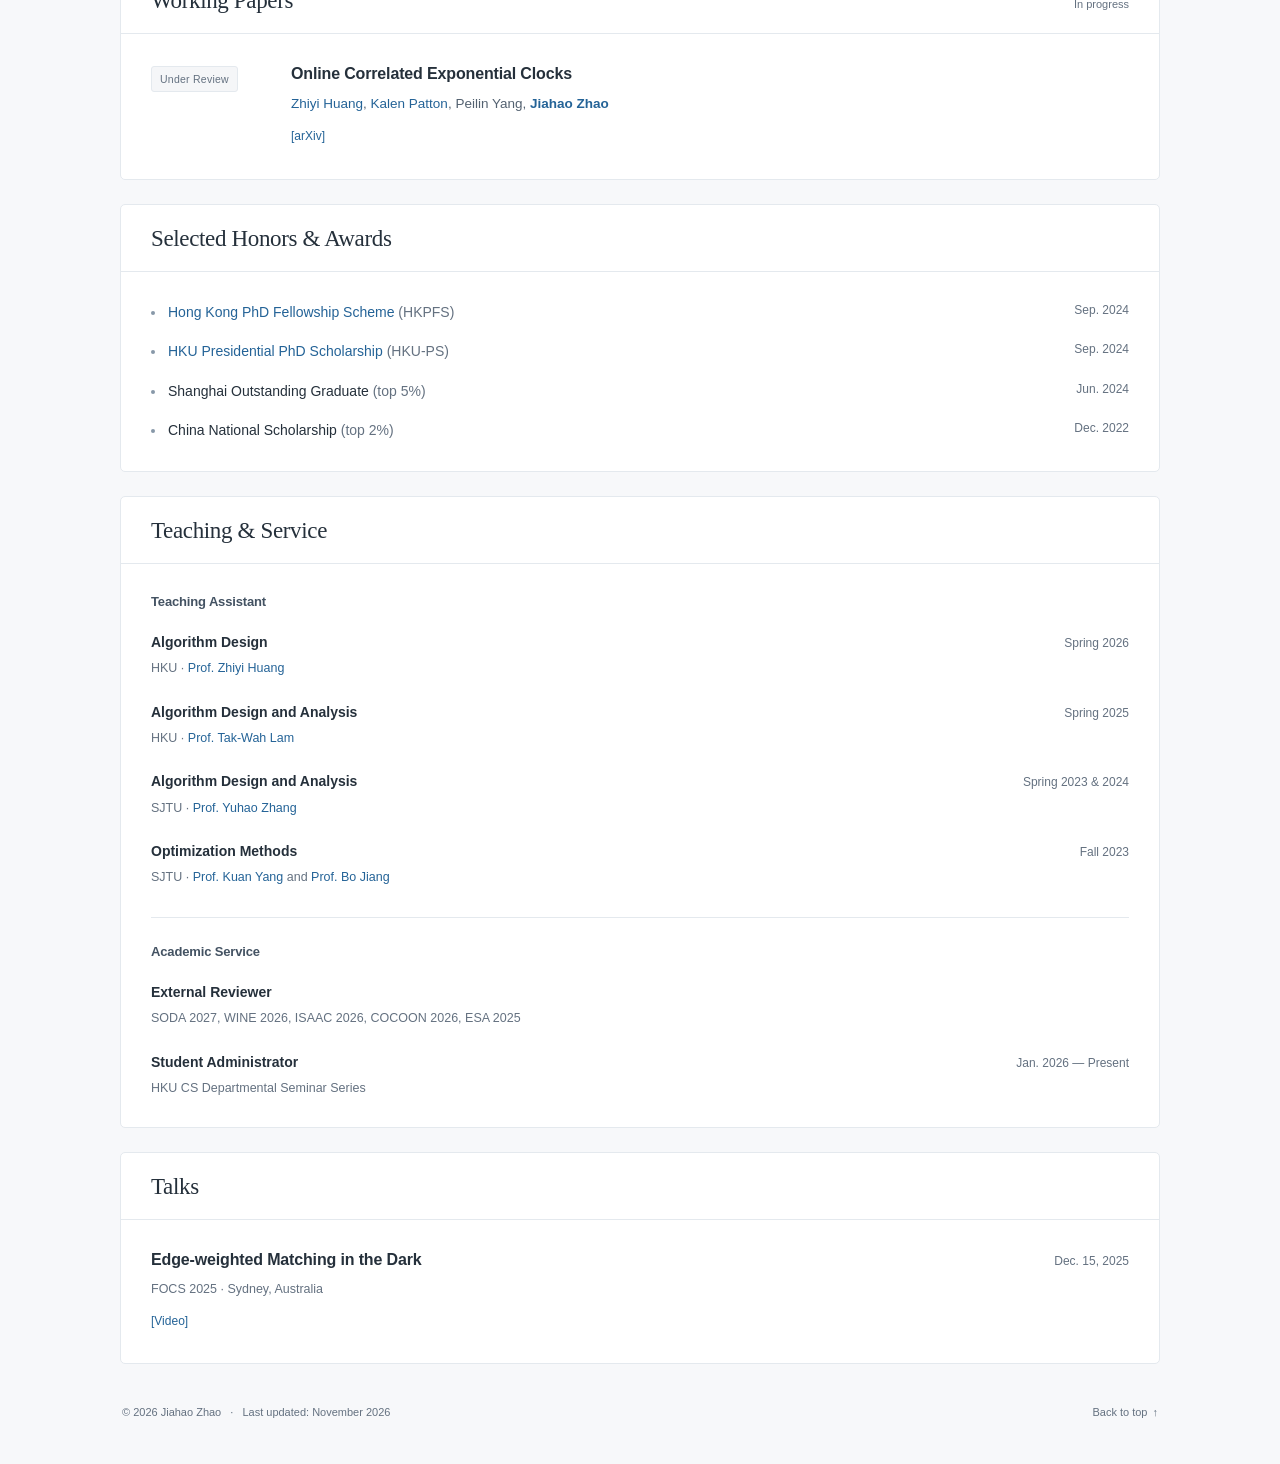
==== commit ef3ca113: "Link teaching instructors and scholarship information" ====
--- a/index.html
+++ b/index.html
@@ -145,8 +145,8 @@
       <div class="section-header"><h2 id="awards-title">Selected Honors &amp; Awards</h2></div>
       <div class="section-body">
         <ul class="award-list">
-          <li><span>Hong Kong PhD Fellowship Scheme <span class="text-muted">(HKPFS)</span></span><time datetime="2024-09">Sep. 2024</time></li>
-          <li><span>HKU Presidential PhD Scholarship <span class="text-muted">(HKU-PS)</span></span><time datetime="2024-09">Sep. 2024</time></li>
+          <li><span><a href="https://cerg1.ugc.edu.hk/hkpfs/index.html">Hong Kong PhD Fellowship Scheme</a> <span class="text-muted">(HKPFS)</span></span><time datetime="2024-09">Sep. 2024</time></li>
+          <li><span><a href="https://gradsch.hku.hk/prospective_students/fees_scholarships_and_financial_support/hku_presidential_phd_scholar_programme">HKU Presidential PhD Scholarship</a> <span class="text-muted">(HKU-PS)</span></span><time datetime="2024-09">Sep. 2024</time></li>
           <li><span>Shanghai Outstanding Graduate <span class="text-muted">(top 5%)</span></span><time datetime="2024-06">Jun. 2024</time></li>
           <li><span>China National Scholarship <span class="text-muted">(top 2%)</span></span><time datetime="2022-12">Dec. 2022</time></li>
         </ul>
@@ -159,10 +159,10 @@
       <div class="section-body teaching-body">
         <h3 class="subheading">Teaching Assistant</h3>
         <ul class="teaching-list">
-          <li><div><strong>Algorithm Design</strong><p>HKU · Prof. Zhiyi Huang</p></div><span class="date">Spring 2026</span></li>
-          <li><div><strong>Algorithm Design and Analysis</strong><p>HKU · Prof. Tak-Wah Lam</p></div><span class="date">Spring 2025</span></li>
-          <li><div><strong>Algorithm Design and Analysis</strong><p>SJTU · Prof. Yuhao Zhang</p></div><span class="date">Spring 2023 &amp; 2024</span></li>
-          <li><div><strong>Optimization Methods</strong><p>SJTU · Prof. Kuan Yang and Prof. Bo Jiang</p></div><span class="date">Fall 2023</span></li>
+          <li><div><strong>Algorithm Design</strong><p>HKU · <a href="https://i.cs.hku.hk/~zhiyi/">Prof. Zhiyi Huang</a></p></div><span class="date">Spring 2026</span></li>
+          <li><div><strong>Algorithm Design and Analysis</strong><p>HKU · <a href="https://i.cs.hku.hk/~twlam/">Prof. Tak-Wah Lam</a></p></div><span class="date">Spring 2025</span></li>
+          <li><div><strong>Algorithm Design and Analysis</strong><p>SJTU · <a href="http://www.zyhwtc.com/">Prof. Yuhao Zhang</a></p></div><span class="date">Spring 2023 &amp; 2024</span></li>
+          <li><div><strong>Optimization Methods</strong><p>SJTU · <a href="https://jhc.sjtu.edu.cn/~kuanyang/">Prof. Kuan Yang</a> and <a href="https://jhc.sjtu.edu.cn/~bjiang/">Prof. Bo Jiang</a></p></div><span class="date">Fall 2023</span></li>
         </ul>
         <div class="academic-service">
           <h3 class="subheading">Academic Service</h3>
